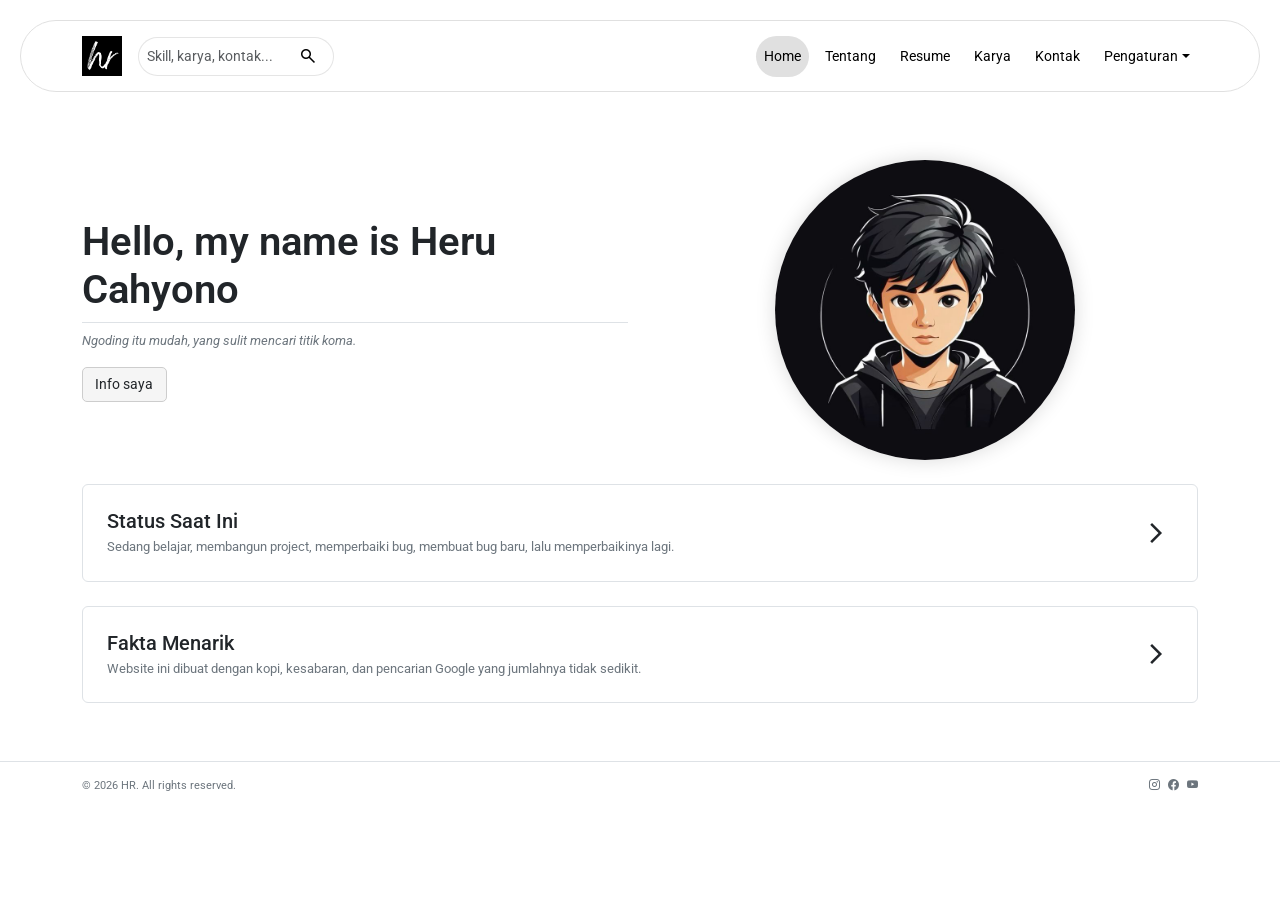
==== index.html @ 9acb25cf "first commit" ====
<!DOCTYPE html>
<html lang="id">

<head>

    <meta charset="UTF-8">
    <meta name="viewport" content="width=device-width, initial-scale=1">

    <title>HR</title>
    <link rel="icon" href="Assets/img/favicon.png" type="image/svg+xml">

    <link href="https://cdn.jsdelivr.net/npm/bootstrap@5.3.3/dist/css/bootstrap.min.css" rel="stylesheet">
    <!-- Bootstrap Icon -->
    <link rel="stylesheet" href="https://cdn.jsdelivr.net/npm/bootstrap-icons@1.11.3/font/bootstrap-icons.min.css">
    <link rel="stylesheet" href="https://cdnjs.cloudflare.com/ajax/libs/font-awesome/6.0.0/css/all.min.css" integrity="sha512-9usAa10IRO0HhonpyAIVpjrylPvoDwiPUiKdWk5t3PyolY1cOd4DSE0Ga+ri4AuTroPR5aQvXU9xC6qOPnzFeg==" crossorigin="anonymous" referrerpolicy="no-referrer"
    />
    <!-- google icons -->
    <link rel="stylesheet" href="https://fonts.googleapis.com/css2?family=Material+Symbols+Outlined:opsz,wght,FILL,GRAD@24,400,0,0&icon-names=construction,groups" />
    <!-- Bootstrap CSS -->
    <link rel="stylesheet" href="Assets/css/style.css">

</head>

<body>
    <!-- Navigation -->

    <nav class="navbar navbar-expand-lg">

        <div class="container">

            <!-- Logo -->

            <a class="navbar-brand fw-bold" href="index.html">

                <img src="Assets/img/favicon.png" alt="Logo" class="logo">

            </a>
            <form class="search-form" id="searchForm">

                <div class="search-box">

                    <input type="search" id="searchInput" class="form-control" placeholder="Skill, karya, kontak...">

                    <button type="submit" class="search-btn">

            <span class="material-symbols-outlined">
                search
            </span>

        </button>

                </div>

            </form>
            <!-- Toggle -->

            <button class="navbar-toggler border-0 shadow-none" type="button" data-bs-toggle="collapse" data-bs-target="#navbarMenu">

            <span class="material-symbols-outlined">menu</span>

        </button>

            <!-- Menu -->

            <div class="collapse navbar-collapse" id="navbarMenu">

                <hr class="d-lg-none opacity-5">
                <!-- Search Form -->
                <ul class="navbar-nav ms-auto d-flex flex-wrap gap-2">
                    <!-- Navigation Links -->

                    <li class="nav-item">

                        <a class="nav-link active" href="index.html" title="Home">
                        Home

                    </a>

                    </li>

                    <li class="nav-item">

                        <a class="nav-link" href="about.html" title="Tentang">

                         Tentang

                    </a>

                    </li>

                    <li class="nav-item">

                        <a class="nav-link" href="resume.html" title="Resume">

                         Resume

                    </a>

                    </li>

                    <li class="nav-item">

                        <a class="nav-link" href="work.html" title="Karya">

                         Karya

                    </a>

                    </li>

                    <li class="nav-item">

                        <a class="nav-link" href="contact.html" title="Kontak">

                        Kontak

                    </a>

                    </li>
                    <!-- Pengaturan Dropdown -->

                    <li class="nav-item dropdown">

                        <a class="nav-link dropdown-toggle" href="#" role="button" data-bs-toggle="dropdown" aria-expanded="false" title="Pengaturan">
                            Pengaturan

                        </a>

                        <ul class="dropdown-menu dropdown-menu-end border rounded">
                            <li>
                                <div class="dropdown-item d-flex justify-content-between align-items-center">

                                    <span class="material-symbols-outlined me-2">brightness_4</span> Mode

                                    <label class="switch mb-0 ms-2">
                                        <input type="checkbox" id="themeToggle">
                                        <span class="slider"></span>
                                    </label>

                                </div>
                            </li>
                            <li>

                                <a class="dropdown-item" href="tools.html">

                                    <span class="material-symbols-outlined me-2">
                                        build
                                    </span> Alat

                                </a>

                            </li>
                            <li>

                                <a class="dropdown-item" href="statistic.html">

                                    <span class="material-symbols-outlined me-2">
                                        bar_chart
                                    </span> Statistik

                                </a>

                            </li>


                        </ul>

                    </li>

                </ul>

            </div>

        </div>

    </nav>

    <!-- Hero Section -->
    <section class="hero mb-auto px-4 py-5" id="home">
        <div class="container">
            <div class="row align-items-center">

                <div class="col-lg-6">

                    <h1 class="fw-semibold border-bottom pb-2">Hello, my name is Heru Cahyono</h1>

                    <div class="quote-box">
                        <p id="quoteText" class="text-secondary">
                            Loading quotes...
                        </p>
                    </div>
                    <a href="about.html" class="btn btn-custom" style="max-width:85px;">
                         Info saya
                    </a>
                </div>
                <div class="col-lg-6 text-center">
                    <img src="Assets/img/profil.jpeg" class="img-profile rounded-circle profile" alt="FotoProfil - HR">
                </div>
            </div>
            <a href="about.html#status-sistem" class="text-decoration-none text-dark">
                <div class="card-home border rounded p-4 mt-4 d-flex align-items-center">
                    <div class="flex-grow-1">
                        <h5 class="mb-1">
                            Status Saat Ini
                        </h5>
                        <p class="text-secondary mb-0">
                            Sedang belajar, membangun project, memperbaiki bug, membuat bug baru, lalu memperbaikinya lagi.
                        </p>
                    </div>
                    <span class="material-symbols-outlined">arrow_forward_ios</span>
                </div>
            </a>
            <a href="about.html#fakta-random" class="text-decoration-none text-dark">
                <div class="card-home border rounded p-4 mt-4 d-flex align-items-center">
                    <div class="col flex-grow-1">
                        <h5 class="mb-1">
                            Fakta Menarik
                        </h5>
                        <p class="text-secondary mb-0">
                            Website ini dibuat dengan kopi, kesabaran, dan pencarian Google yang jumlahnya tidak sedikit.
                        </p>
                    </div>
                    <span class="material-symbols-outlined">arrow_forward_ios</span>
                </div>
            </a>
        </div>
    </section>
    <!-- Components Footer JS -->
    <div id="footer"></div>

    <script src="https://cdn.jsdelivr.net/npm/bootstrap@5.3.3/dist/js/bootstrap.bundle.min.js "></script>
    <script src="Assets/js/Main.js"></script>
    <script src="Assets/js/Theme.js"></script>
    <script src="Assets/js/Index.js"></script>

</body>

</html>
---- Assets/css/style.css ----
@import url('https://fonts.googleapis.com/css2?family=Roboto:wght@300;400;500;600;700&display=swap');
body {
    font-family: "Roboto", sans-serif;
    background: #fff;
    transform: scale(1);
    transform-origin: top center;
    opacity: 0;
    transition: opacity .35s;
    font-size: small;
}

body.loaded {
    opacity: 1;
}


/* DARK MODE */

.dark-mode {
    background: #121212 !important;
    color: #fff !important;
}


/* Navbar */

.dark-mode .navbar {
    border: solid 1px #aaa;
    background: #111 !important;
}

.dark-mode .navbar-collapse {
    background: #111;
}


/* Card */

.dark-mode .card {
    background: #1a1a1a !important;
    color: #fff !important;
    border-color: rgba(255, 255, 255, .1) !important;
}


/* Text */

.dark-mode .text-secondary {
    color: #fff !important;
}


/* Footer */

.dark-mode footer {
    background: #111 !important;
    color: #fff !important;
    border-top: 1px solid rgba(255, 255, 255, .1);
}


/* Form */

.dark-mode .form-control {
    background: #1a1a1a;
    border-color: rgba(255, 255, 255, .1);
}

.dark-mode .form-control::placeholder {
    color: #aaa;
}


/* Dropdown */

.dark-mode .dropdown-menu {
    background: #1a1a1a;
    border-color: rgba(255, 255, 255, .1);
    box-shadow: 0 4px 10px rgba(255, 255, 255, 0.1);
}

.dark-mode .dropdown-item {
    color: #fff !important;
}

.dark-mode .dropdown-item:hover {
    background: #2a2a2a;
}


/* Button */

.dark-mode .navbar-toggler .material-symbols-outlined {
    color: #fff !important;
    border-color: rgba(255, 255, 255, .1);
}


/* Terminal */

.dark-mode .terminal {
    background: #000;
}


/* Links */


/* Filter Buttons */

.dark-mode .filter-btn {
    border-color: rgba(255, 255, 255, .1);
    color: #fff;
}

.dark-mode .filter-btn.active {
    background: #f0f0f0;
    color: #000;
}


/* Hero Section */

.hero {
    padding: 50px 0;
}


/* Navbar */

.navbar {
    padding: 10px;
    position: sticky;
    top: 15px;
    margin: 20px;
    z-index: 1000;
    background: rgba(255, 255, 255);
    backdrop-filter: blur(25px);
    transition: all 0.3s ease;
    border: solid 1px #e0e0e0;
    border-radius: 50px;
}


/* Navbar Toggler */

.navbar-toggler .material-symbols-outlined {
    font-size: 2rem;
    color: #000;
}


/* muncul saat scroll */

.navbar.scrolled {
    box-shadow: 0 1px 20px rgba(0, 0, 0, 0.15);
}

.logo {
    width: 40px;
    height: 40px;
    object-fit: cover;
}


/* Link Navigasi */

.nav-link {
    text-decoration: none;
    padding: 10px;
    transition: 0.3s;
    display: flex;
    align-items: center;
    color: #000;
    font-size: 14px;
    border-radius: 50px;
}

.nav-link:hover {
    transition: 0.3s;
    background: #f5f5f5;
    border-radius: 50px;
}

.nav-link:focus,
.nav-link.active {
    background: #e0e0e0 !important;
    border-radius: 50px;
    transition: 0.3s;
}

.dark-mode .nav-link:hover {
    transition: 0.3s;
    background: #333;
}

.dark-mode .nav-link:focus,
.dark-mode .nav-link.active {
    background: #333 !important;
    transition: 0.3s;
}

.dark-mode .nav-link {
    color: #fff !important;
}


/* Navigation Links */


/* Dropdown Menu */

.dropdown-menu {
    min-width: 50px;
    backdrop-filter: blur(20px);
    border-radius: 5px;
    transition: 0.3s;
}

.dark-mode .dropdown-menu {
    background: #1a1a1a;
}

.dropdown-item {
    color: black !important;
}

.dropdown-item:hover {
    background: #f5f5f5;
    transition: 0.3s;
}

.dropdown-menu .dropdown-item {
    display: flex;
    align-items: center;
    font-size: 14px;
    margin-right: 5px;
}

.nav-item.dropdown .nav-link.show {
    color: #000;
    transition: 0.3s;
}

.dark-mode .nav-item.dropdown .nav-link.show {
    color: #fff !important;
    transition: 0.3s;
}

@media(max-width:991px) {
    .dropdown-menu {
        position: absolute !important;
        left: auto !important;
        right: 0;
        min-width: 50px;
        transition: 0.3s;
    }
}


/* End Dropdown */


/* Custom Link */

.custom-link {
    color: #000 !important;
    transition: 0.3s;
}

.dark-mode .custom-link {
    color: #fff !important;
}


/* Custom Link */


/* Button */

.btn-custom {
    display: flex;
    align-items: center;
    font-size: 14px;
    background: #f5f5f5;
    border-radius: 5px;
    border: solid 1px #cdcdcd;
}

.btn-custom:hover {
    background: #f0f0f0;
    transition: 0.3s;
    box-shadow: 0 2px 5px rgba(0, 0, 0, 0.2);
    border: solid 1px #cdcdcd;
}

.btn-custom:focus {
    background: #e0e0e0 !important;
    transition: 0.3s;
}

.dark-mode .btn-custom {
    background: #2a2a2a;
    color: #fff;
}

.dark-mode .btn-custom:hover {
    background: #3a3a3a;
    transition: 0.3s;
    box-shadow: 0 2px 5px rgba(255, 255, 255, 0.2);
}

.dark-mode .btn-custom:focus {
    color: #000;
    background: #3a3a3a;
    transition: 0.3s;
}


/* End Buttons */


/* Foto Hero */

.profile {
    width: 300px;
    height: 300px;
    object-fit: cover;
}


/* Footer */

footer {
    padding: 15px;
    text-align: center;
    margin-top: 10px;
    font-size: 11px;
    background: rgba(255, 255, 255);
}

footer a {
    transition: 0.3s;
}

footer a:hover {
    color: gray !important;
}


/* Card */

.card {
    border: 1px solid rgba(0, 0, 0, 0.1);
    border-radius: 15px;
    margin-bottom: 10px;
    background-color: rgb(255, 255, 255);
    border-radius: 5px;
    cursor: pointer;
}

.card:hover {
    box-shadow: 0 5px 10px rgba(0, 0, 0, 0.1);
    transition: all 0.3s;
}

.dark-mode .card:hover {
    box-shadow: 0 5px 10px rgba(255, 255, 255, 0.1);
}

.card img {
    height: 100%;
    width: 100%;
    transition: 0.1s;
}

.material-symbols-outlined {
    margin-right: 5px;
}

.img-fluid {
    width: 100%;
    transition: 0.1s;
}

.img-profile {
    box-shadow: 0 0 20px rgba(0, 0, 0, 0.15);
}

.card-home {
    border: 1px solid rgba(0, 0, 0, 0.1);
    border-radius: 15px;
    margin-bottom: 10px;
    background-color: rgb(255, 255, 255);
    cursor: pointer;
}

.card-home:hover {
    box-shadow: 0 5px 10px rgba(0, 0, 0, 0.1);
    transition: 0.3s;
}

.dark-mode .card-home {
    background: #1a1a1a;
    color: #fff;
}

.dark-mode .card-home:hover {
    color: #fff;
    box-shadow: 0 5px 10px rgba(255, 255, 255, 0.1);
    transition: all 0.1s;
}


/* Form Control */

.form-control,
.pesan {
    border: 1px solid rgba(0, 0, 0, 0.1);
    font-size: 14px;
    padding: 8px;
    border-radius: 10px;
    background: #ffffff;
}

.form-control:focus {
    border: 1px solid #cdcccc;
    box-shadow: 0 0 10px rgba(0, 0, 0, 0.2);
}

.dark-mode .form-control,
.dark-mode .pesan {
    background: #1a1a1a;
    color: #f0f0f0;
}

.dark-mode .form-control:hover {
    border: 1px solid #cdcccc;
    box-shadow: 0 0 10px rgba(255, 255, 255, 0.2);
}

.dark-mode .form-control:focus {
    border: 1px solid #cdcccc;
    box-shadow: 0 0 10px rgba(255, 255, 255, 0.2);
}


/* Input Group */

.search-box {
    position: relative;
    width: 100%;
}

.search-box input {
    border-radius: 50px;
}

.search-btn {
    position: absolute;
    top: 50%;
    right: 5px;
    transform: translateY(-50%);
    border: none;
    background: transparent;
    display: flex;
    align-items: center;
    justify-content: center;
    cursor: pointer;
}

.search-btn:hover {
    opacity: .7;
}

.search-btn .material-symbols-outlined {
    font-size: 20px;
}

.dark-mode .search-btn .material-symbols-outlined {
    color: #fff !important;
}

textarea {
    resize: none;
}


/* Input Group */


/* Link Telephone */

a[href^="tel"] {
    color: #000 !important;
    text-decoration: none !important;
}


/* .time-box {
    display: inline-block;
}

.dark-mode .time-box {
    border: 1px solid rgba(255, 255, 255, 0.1);
}
 */


/* Notifikasi Pesan Terkirim */

#successMessage,
#searchAlert {
    border-radius: 12px;
    animation: fadeIn 0.4s;
}

@keyframes fadeIn {
    from {
        opacity: 0;
        transform: translateY(10px);
    }
    to {
        opacity: 1;
        transform: translateY(0);
    }
}


/* Form Control Contact */

.badge {
    margin-right: 5px;
    margin-bottom: 5px;
    border-radius: 5px;
    padding: 6px 10px;
}

.visitor-box {
    display: inline-block;
    border-radius: 5px;
    font-size: 14px;
}

.dark-mode .visitor-box {
    border: 1px solid rgba(255, 255, 255, .1);
}

.contact-info {
    background: #f0f0f0;
}


/* Chat Box */

#chatBox {
    font-size: 14px;
    scroll-behavior: smooth;
}

#chatBox div {
    padding: 10px;
    border-radius: 10px;
}


/* Terminal */

.terminal {
    background: #000;
    color: #f0f0f0;
    font-family: monospace;
    min-height: 400px;
}

.terminal-input {
    background: transparent;
    border: none;
    outline: none;
    color: #f0f0f0;
    width: 100%;
    font-family: monospace;
}

#terminalOutput div {
    margin-bottom: 8px;
}


/* Filter Button */

.filter-btn {
    border: none;
    background: transparent;
    padding: 8px 16px;
    border-radius: 20px;
    font-size: 14px;
    color: #000;
}

.filter-btn.active {
    background: #f0f0f0;
    color: #000;
    transition: 0.3s;
}

.feature-content {
    animation: fade 0.3s ease;
}

@keyframes fade {
    from {
        opacity: 0;
        transform: translateY(10px);
    }
    to {
        opacity: 1;
        transform: translateY(0);
    }
}

.quote-box {
    transition: .4s;
}

#quoteText {
    transition: .4s;
    font-style: italic;
}

.switch {
    position: relative;
    display: inline-block;
    width: 40px;
    height: 22px;
}

.switch input {
    display: none;
}

.slider {
    position: absolute;
    inset: 0;
    background: #ddd;
    border-radius: 50px;
    transition: .3s;
}

.slider:before {
    content: "";
    position: absolute;
    width: 16px;
    height: 16px;
    left: 3px;
    top: 3px;
    background: #fff;
    border-radius: 50%;
    transition: .3s;
}

input:checked+.slider {
    background: #0d6efd;
}

input:checked+.slider:before {
    transform: translateX(18px);
}


/* Activity Log  */

.activity-log {
    background-color: #1e1e1e;
    color: #75be00;
    font-family: 'Courier New', Courier, monospace;
    padding: 15px;
    border-radius: 8px;
    max-width: 450px;
    margin: 20px auto;
    text-align: left;
    box-shadow: 0 4px 10px rgba(0, 0, 0, 0.3);
}

.activity-log h3 {
    margin-top: 0;
    color: #fff;
    border-bottom: 1px solid #333;
    padding-bottom: 5px;
    font-size: 14px;
}

.activity-log ul {
    list-style: none;
    padding: 0;
    margin: 0;
    font-size: 13px;
}

.activity-log li {
    margin-bottom: 8px;
}

.activity-log .time {
    color: #007acc;
}

#status-sistem,
#fakta-random {
    scroll-margin-top: 100px;
    animation: fadeIn 0.5s ease;
}

.transition-hover {
    transition: transform 0.2s ease-in-out, box-shadow 0.2s ease-in-out;
}

.transition-hover:hover {
    transform: translateY(-4px);
    box-shadow: 0 0.5rem 1rem rgba(0, 0, 0, 0.15) !important;
}
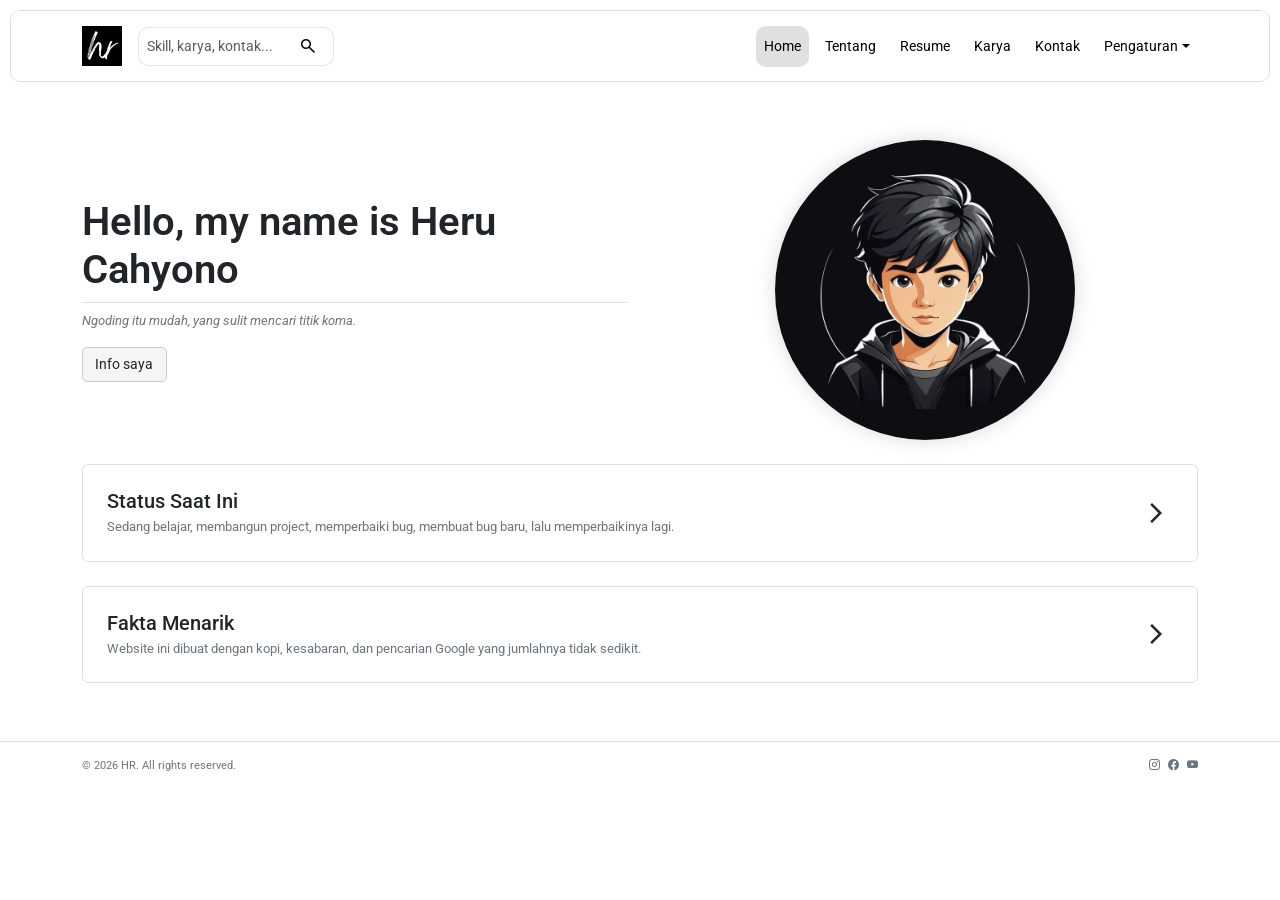
==== commit 196d2767: "update" ====
--- a/index.html
+++ b/index.html
@@ -230,6 +230,7 @@
 
     <script src="https://cdn.jsdelivr.net/npm/bootstrap@5.3.3/dist/js/bootstrap.bundle.min.js "></script>
     <script src="Assets/js/Main.js"></script>
+    <script src="Assets/js/Search.js"></script>
     <script src="Assets/js/Theme.js"></script>
     <script src="Assets/js/Index.js"></script>
 
--- a/Assets/css/style.css
+++ b/Assets/css/style.css
@@ -131,14 +131,14 @@
 .navbar {
     padding: 10px;
     position: sticky;
-    top: 15px;
-    margin: 20px;
+    top: 10px;
+    margin: 10px;
     z-index: 1000;
     background: rgba(255, 255, 255);
     backdrop-filter: blur(25px);
     transition: all 0.3s ease;
     border: solid 1px #e0e0e0;
-    border-radius: 50px;
+    border-radius: 10px;
 }
 
 
@@ -173,19 +173,19 @@
     align-items: center;
     color: #000;
     font-size: 14px;
-    border-radius: 50px;
+    border-radius: 10px;
 }
 
 .nav-link:hover {
     transition: 0.3s;
     background: #f5f5f5;
-    border-radius: 50px;
+    border-radius: 10px;
 }
 
 .nav-link:focus,
 .nav-link.active {
     background: #e0e0e0 !important;
-    border-radius: 50px;
+    border-radius: 10px;
     transition: 0.3s;
 }
 
@@ -250,8 +250,8 @@
 @media(max-width:991px) {
     .dropdown-menu {
         position: absolute !important;
-        left: auto !important;
-        right: 0;
+        left: 0;
+        right: auto !important;
         min-width: 50px;
         transition: 0.3s;
     }
@@ -453,7 +453,7 @@
 }
 
 .search-box input {
-    border-radius: 50px;
+    border-radius: 10px;
 }
 
 .search-btn {
@@ -475,6 +475,7 @@
 
 .search-btn .material-symbols-outlined {
     font-size: 20px;
+    color: #000;
 }
 
 .dark-mode .search-btn .material-symbols-outlined {
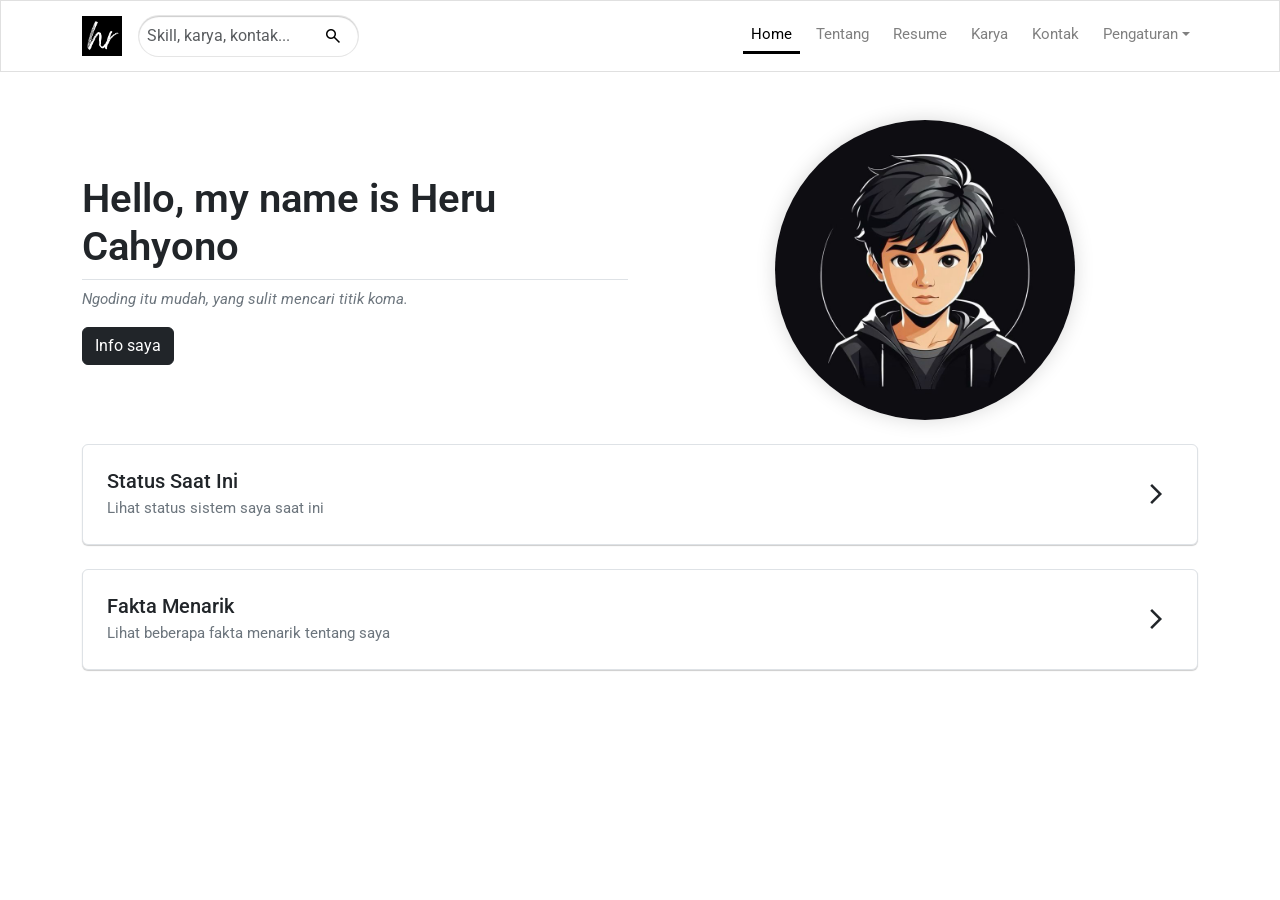
==== commit 19250424: "update" ====
--- a/index.html
+++ b/index.html
@@ -6,7 +6,7 @@
     <meta charset="UTF-8">
     <meta name="viewport" content="width=device-width, initial-scale=1">
 
-    <title>HR</title>
+    <title>Heru Cahyono</title>
     <link rel="icon" href="Assets/img/favicon.png" type="image/svg+xml">
 
     <link href="https://cdn.jsdelivr.net/npm/bootstrap@5.3.3/dist/css/bootstrap.min.css" rel="stylesheet">
@@ -56,7 +56,9 @@
 
             <button class="navbar-toggler border-0 shadow-none" type="button" data-bs-toggle="collapse" data-bs-target="#navbarMenu">
 
-            <span class="material-symbols-outlined">menu</span>
+            <span class="material-symbols-outlined" title="Menu">
+                menu
+            </span>
 
         </button>
 
@@ -189,50 +191,48 @@
                             Loading quotes...
                         </p>
                     </div>
-                    <a href="about.html" class="btn btn-custom" style="max-width:85px;">
-                         Info saya
-                    </a>
-                </div>
-                <div class="col-lg-6 text-center">
-                    <img src="Assets/img/profil.jpeg" class="img-profile rounded-circle profile" alt="FotoProfil - HR">
+                    <a href="about.html" class="btn btn-dark">Info saya</a>
+                </div>
+                <div class="col-lg-6 text-center ">
+                    <img src="Assets/img/profil.jpeg " class="img-profile rounded-circle profile " alt="FotoProfil - HR ">
                 </div>
             </div>
-            <a href="about.html#status-sistem" class="text-decoration-none text-dark">
-                <div class="card-home border rounded p-4 mt-4 d-flex align-items-center">
-                    <div class="flex-grow-1">
-                        <h5 class="mb-1">
+            <a href="about.html#status-sistem " class="text-decoration-none text-dark ">
+                <div class="card-home border rounded p-4 mt-4 d-flex align-items-center ">
+                    <div class="flex-grow-1 ">
+                        <h5 class="mb-1 ">
                             Status Saat Ini
                         </h5>
-                        <p class="text-secondary mb-0">
-                            Sedang belajar, membangun project, memperbaiki bug, membuat bug baru, lalu memperbaikinya lagi.
+                        <p class="text-secondary mb-0 ">
+                            Lihat status sistem saya saat ini
                         </p>
                     </div>
-                    <span class="material-symbols-outlined">arrow_forward_ios</span>
+                    <span class="material-symbols-outlined ">arrow_forward_ios</span>
                 </div>
             </a>
-            <a href="about.html#fakta-random" class="text-decoration-none text-dark">
-                <div class="card-home border rounded p-4 mt-4 d-flex align-items-center">
-                    <div class="col flex-grow-1">
-                        <h5 class="mb-1">
+            <a href="about.html#fakta-random " class="text-decoration-none text-dark ">
+                <div class="card-home border rounded p-4 mt-4 d-flex align-items-center ">
+                    <div class="col flex-grow-1 ">
+                        <h5 class="mb-1 ">
                             Fakta Menarik
                         </h5>
-                        <p class="text-secondary mb-0">
-                            Website ini dibuat dengan kopi, kesabaran, dan pencarian Google yang jumlahnya tidak sedikit.
+                        <p class="text-secondary mb-0 ">
+                            Lihat beberapa fakta menarik tentang saya
                         </p>
                     </div>
-                    <span class="material-symbols-outlined">arrow_forward_ios</span>
+                    <span class="material-symbols-outlined ">arrow_forward_ios</span>
                 </div>
             </a>
         </div>
     </section>
     <!-- Components Footer JS -->
-    <div id="footer"></div>
+    <div id="footer "></div>
 
     <script src="https://cdn.jsdelivr.net/npm/bootstrap@5.3.3/dist/js/bootstrap.bundle.min.js "></script>
-    <script src="Assets/js/Main.js"></script>
-    <script src="Assets/js/Search.js"></script>
-    <script src="Assets/js/Theme.js"></script>
-    <script src="Assets/js/Index.js"></script>
+    <script src="Assets/js/Main.js "></script>
+    <script src="Assets/js/Search.js "></script>
+    <script src="Assets/js/Theme.js "></script>
+    <script src="Assets/js/Index.js "></script>
 
 </body>
 
--- a/Assets/css/style.css
+++ b/Assets/css/style.css
@@ -2,15 +2,7 @@
 body {
     font-family: "Roboto", sans-serif;
     background: #fff;
-    transform: scale(1);
-    transform-origin: top center;
-    opacity: 0;
-    transition: opacity .35s;
-    font-size: small;
-}
-
-body.loaded {
-    opacity: 1;
+    font-size: 95% !important;
 }
 
 
@@ -131,14 +123,13 @@
 .navbar {
     padding: 10px;
     position: sticky;
-    top: 10px;
-    margin: 10px;
+    top: 0;
+    margin: 0;
     z-index: 1000;
     background: rgba(255, 255, 255);
     backdrop-filter: blur(25px);
     transition: all 0.3s ease;
     border: solid 1px #e0e0e0;
-    border-radius: 10px;
 }
 
 
@@ -152,9 +143,11 @@
 
 /* muncul saat scroll */
 
-.navbar.scrolled {
+
+/* .navbar.scrolled {
     box-shadow: 0 1px 20px rgba(0, 0, 0, 0.15);
 }
+ */
 
 .logo {
     width: 40px;
@@ -167,37 +160,31 @@
 
 .nav-link {
     text-decoration: none;
-    padding: 10px;
+    padding: 5px;
     transition: 0.3s;
     display: flex;
     align-items: center;
-    color: #000;
-    font-size: 14px;
-    border-radius: 10px;
+    color: gray !important;
 }
 
 .nav-link:hover {
-    transition: 0.3s;
-    background: #f5f5f5;
-    border-radius: 10px;
-}
-
-.nav-link:focus,
+    color: #000 !important;
+}
+
 .nav-link.active {
-    background: #e0e0e0 !important;
-    border-radius: 10px;
-    transition: 0.3s;
+    color: #000 !important;
+    border-bottom: solid 3px #000 !important;
+    border-radius: 0px;
 }
 
 .dark-mode .nav-link:hover {
-    transition: 0.3s;
-    background: #333;
-}
-
-.dark-mode .nav-link:focus,
+    color: #fff !important;
+}
+
 .dark-mode .nav-link.active {
-    background: #333 !important;
-    transition: 0.3s;
+    color: #fff !important;
+    border-bottom: solid 3px #fff !important;
+    border-radius: 0px;
 }
 
 .dark-mode .nav-link {
@@ -214,7 +201,7 @@
     min-width: 50px;
     backdrop-filter: blur(20px);
     border-radius: 5px;
-    transition: 0.3s;
+    box-shadow: 0 4px 10px rgba(0, 0, 0, 0.1);
 }
 
 .dark-mode .dropdown-menu {
@@ -227,24 +214,20 @@
 
 .dropdown-item:hover {
     background: #f5f5f5;
-    transition: 0.3s;
 }
 
 .dropdown-menu .dropdown-item {
     display: flex;
     align-items: center;
-    font-size: 14px;
     margin-right: 5px;
 }
 
 .nav-item.dropdown .nav-link.show {
     color: #000;
-    transition: 0.3s;
 }
 
 .dark-mode .nav-item.dropdown .nav-link.show {
     color: #fff !important;
-    transition: 0.3s;
 }
 
 @media(max-width:991px) {
@@ -253,7 +236,6 @@
         left: 0;
         right: auto !important;
         min-width: 50px;
-        transition: 0.3s;
     }
 }
 
@@ -265,7 +247,6 @@
 
 .custom-link {
     color: #000 !important;
-    transition: 0.3s;
 }
 
 .dark-mode .custom-link {
@@ -281,7 +262,6 @@
 .btn-custom {
     display: flex;
     align-items: center;
-    font-size: 14px;
     background: #f5f5f5;
     border-radius: 5px;
     border: solid 1px #cdcdcd;
@@ -289,14 +269,12 @@
 
 .btn-custom:hover {
     background: #f0f0f0;
-    transition: 0.3s;
     box-shadow: 0 2px 5px rgba(0, 0, 0, 0.2);
     border: solid 1px #cdcdcd;
 }
 
 .btn-custom:focus {
     background: #e0e0e0 !important;
-    transition: 0.3s;
 }
 
 .dark-mode .btn-custom {
@@ -306,14 +284,12 @@
 
 .dark-mode .btn-custom:hover {
     background: #3a3a3a;
-    transition: 0.3s;
     box-shadow: 0 2px 5px rgba(255, 255, 255, 0.2);
 }
 
 .dark-mode .btn-custom:focus {
     color: #000;
     background: #3a3a3a;
-    transition: 0.3s;
 }
 
 
@@ -357,11 +333,11 @@
     background-color: rgb(255, 255, 255);
     border-radius: 5px;
     cursor: pointer;
+    box-shadow: 0 1px 1px #cdcdcd;
 }
 
 .card:hover {
     box-shadow: 0 5px 10px rgba(0, 0, 0, 0.1);
-    transition: all 0.3s;
 }
 
 .dark-mode .card:hover {
@@ -393,11 +369,11 @@
     margin-bottom: 10px;
     background-color: rgb(255, 255, 255);
     cursor: pointer;
+    box-shadow: 0 1px 1px #cdcdcd;
 }
 
 .card-home:hover {
     box-shadow: 0 5px 10px rgba(0, 0, 0, 0.1);
-    transition: 0.3s;
 }
 
 .dark-mode .card-home {
@@ -408,7 +384,10 @@
 .dark-mode .card-home:hover {
     color: #fff;
     box-shadow: 0 5px 10px rgba(255, 255, 255, 0.1);
-    transition: all 0.1s;
+}
+
+.card-about {
+    box-shadow: 0 1px 1px #cdcdcd;
 }
 
 
@@ -417,15 +396,14 @@
 .form-control,
 .pesan {
     border: 1px solid rgba(0, 0, 0, 0.1);
-    font-size: 14px;
     padding: 8px;
-    border-radius: 10px;
+    border-radius: 20px;
     background: #ffffff;
 }
 
 .form-control:focus {
     border: 1px solid #cdcccc;
-    box-shadow: 0 0 10px rgba(0, 0, 0, 0.2);
+    box-shadow: inset 0 1px 5px #cdcdcd;
 }
 
 .dark-mode .form-control,
@@ -434,14 +412,9 @@
     color: #f0f0f0;
 }
 
-.dark-mode .form-control:hover {
-    border: 1px solid #cdcccc;
-    box-shadow: 0 0 10px rgba(255, 255, 255, 0.2);
-}
-
 .dark-mode .form-control:focus {
     border: 1px solid #cdcccc;
-    box-shadow: 0 0 10px rgba(255, 255, 255, 0.2);
+    box-shadow: inset 0 1px 5px #cdcdcd;
 }
 
 
@@ -453,7 +426,12 @@
 }
 
 .search-box input {
-    border-radius: 10px;
+    box-shadow: inset 0 1px 1px #cdcdcd;
+    border-radius: 50px;
+}
+
+.search-box input:focus {
+    box-shadow: inset 0 1px 5px #cdcdcd;
 }
 
 .search-btn {
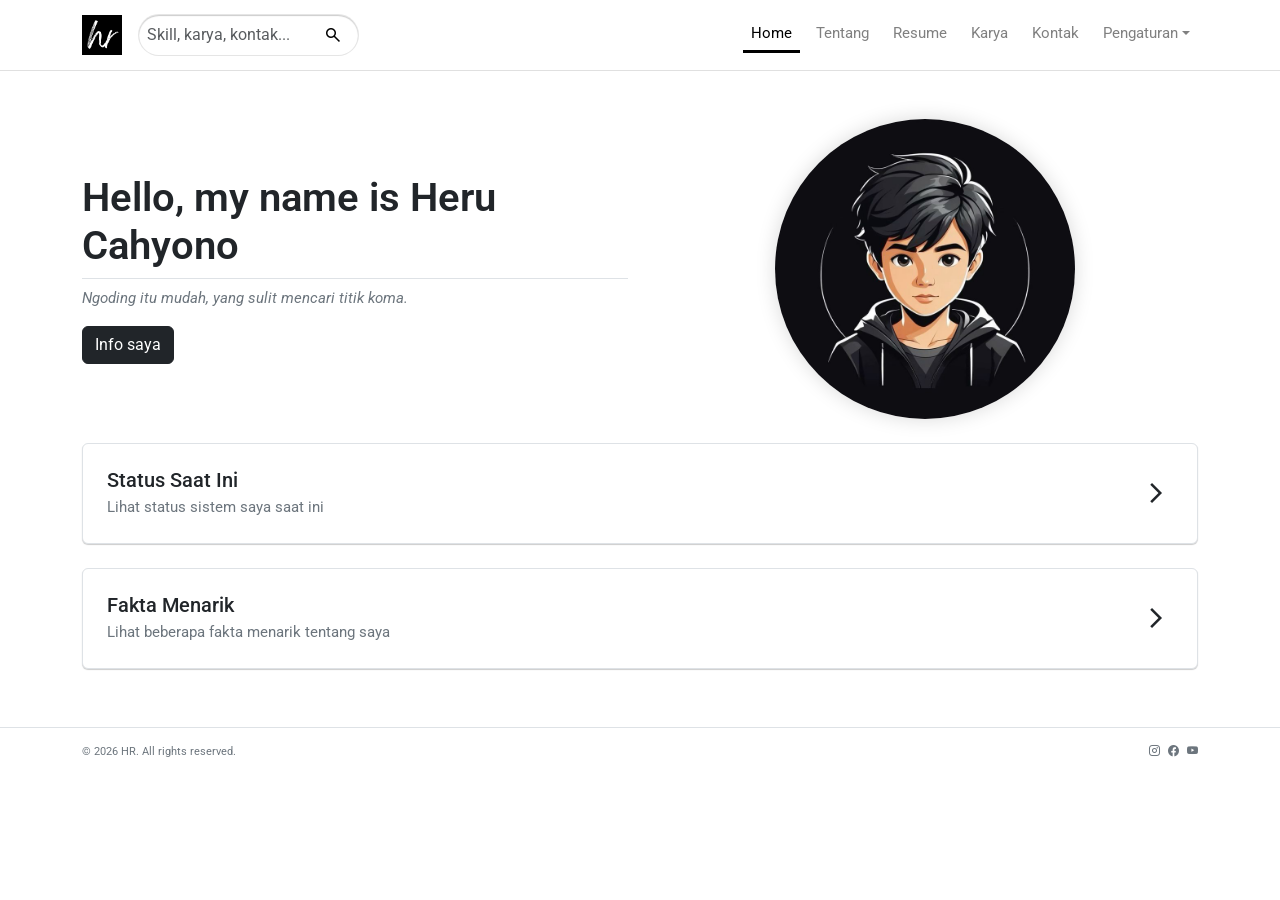
==== commit 53a0f709: "change" ====
--- a/index.html
+++ b/index.html
@@ -226,7 +226,7 @@
         </div>
     </section>
     <!-- Components Footer JS -->
-    <div id="footer "></div>
+    <div id="footer"></div>
 
     <script src="https://cdn.jsdelivr.net/npm/bootstrap@5.3.3/dist/js/bootstrap.bundle.min.js "></script>
     <script src="Assets/js/Main.js "></script>
--- a/Assets/css/style.css
+++ b/Assets/css/style.css
@@ -129,7 +129,7 @@
     background: rgba(255, 255, 255);
     backdrop-filter: blur(25px);
     transition: all 0.3s ease;
-    border: solid 1px #e0e0e0;
+    border-bottom: solid 1px #e0e0e0;
 }
 
 
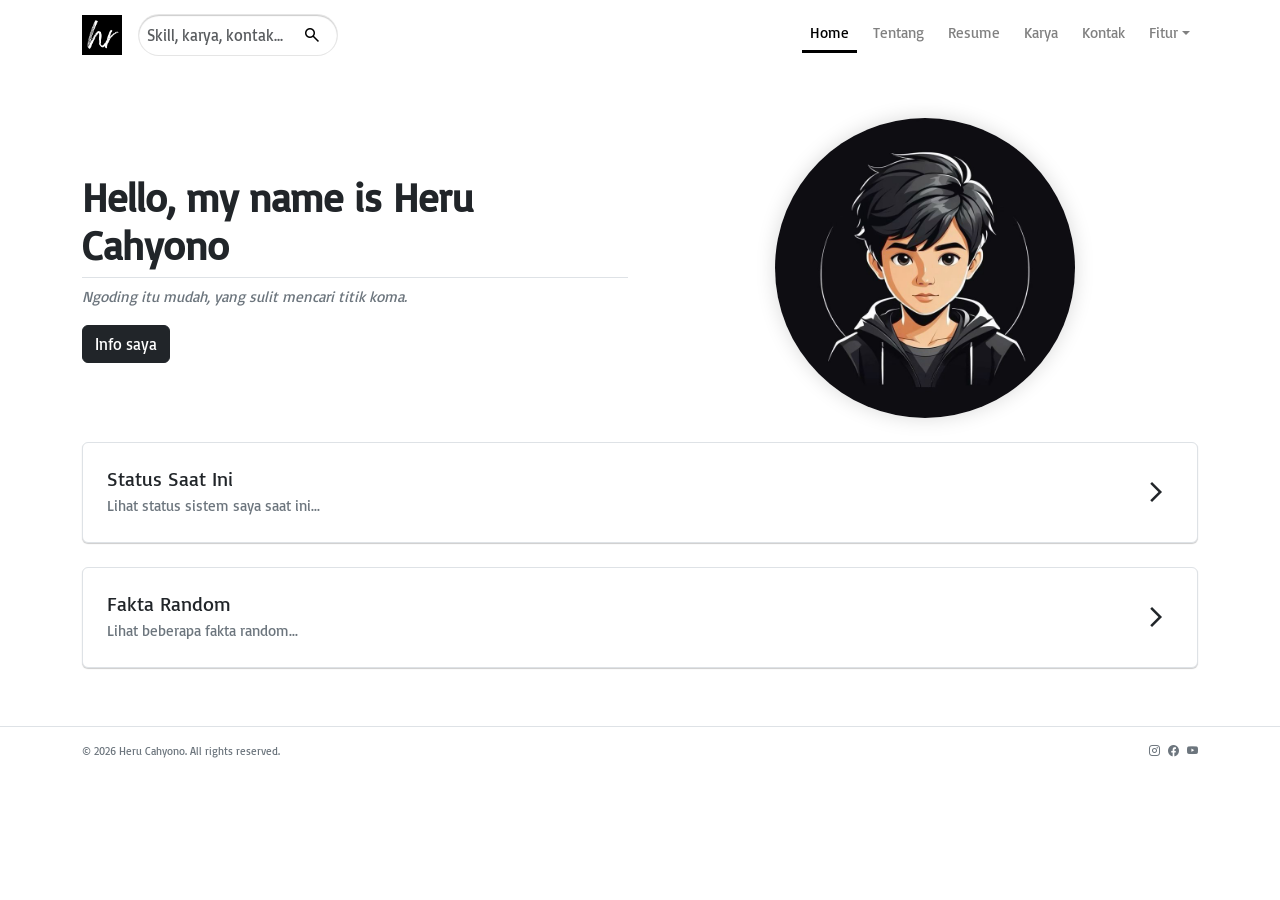
==== commit c099e575: "update" ====
--- a/index.html
+++ b/index.html
@@ -124,7 +124,7 @@
                     <li class="nav-item dropdown">
 
                         <a class="nav-link dropdown-toggle" href="#" role="button" data-bs-toggle="dropdown" aria-expanded="false" title="Pengaturan">
-                            Pengaturan
+                            Fitur
 
                         </a>
 
@@ -204,7 +204,7 @@
                             Status Saat Ini
                         </h5>
                         <p class="text-secondary mb-0 ">
-                            Lihat status sistem saya saat ini
+                            Lihat status sistem saya saat ini...
                         </p>
                     </div>
                     <span class="material-symbols-outlined ">arrow_forward_ios</span>
@@ -214,10 +214,10 @@
                 <div class="card-home border rounded p-4 mt-4 d-flex align-items-center ">
                     <div class="col flex-grow-1 ">
                         <h5 class="mb-1 ">
-                            Fakta Menarik
+                            Fakta Random
                         </h5>
                         <p class="text-secondary mb-0 ">
-                            Lihat beberapa fakta menarik tentang saya
+                            Lihat beberapa fakta random...
                         </p>
                     </div>
                     <span class="material-symbols-outlined ">arrow_forward_ios</span>
--- a/Assets/css/style.css
+++ b/Assets/css/style.css
@@ -1,6 +1,6 @@
-@import url('https://fonts.googleapis.com/css2?family=Roboto:wght@300;400;500;600;700&display=swap');
+@import url('https://fonts.googleapis.com/css2?family=Basic:wght@300;400;500;600;700&display=swap');
 body {
-    font-family: "Roboto", sans-serif;
+    font-family: "Basic", sans-serif;
     background: #fff;
     font-size: 95% !important;
 }
@@ -11,18 +11,6 @@
 .dark-mode {
     background: #121212 !important;
     color: #fff !important;
-}
-
-
-/* Navbar */
-
-.dark-mode .navbar {
-    border: solid 1px #aaa;
-    background: #111 !important;
-}
-
-.dark-mode .navbar-collapse {
-    background: #111;
 }
 
 
@@ -126,10 +114,14 @@
     top: 0;
     margin: 0;
     z-index: 1000;
-    background: rgba(255, 255, 255);
-    backdrop-filter: blur(25px);
+    background: rgba(255, 255, 255, 0.664);
+    backdrop-filter: blur(80px);
     transition: all 0.3s ease;
-    border-bottom: solid 1px #e0e0e0;
+}
+
+.dark-mode .navbar {
+    background: #12121276;
+    backdrop-filter: blur(80px);
 }
 
 
@@ -263,8 +255,9 @@
     display: flex;
     align-items: center;
     background: #f5f5f5;
-    border-radius: 5px;
+    border-radius: 50px;
     border: solid 1px #cdcdcd;
+    font-weight: 550;
 }
 
 .btn-custom:hover {
@@ -274,7 +267,13 @@
 }
 
 .btn-custom:focus {
-    background: #e0e0e0 !important;
+    outline: none;
+    box-shadow: 0 0 0 4px rgba(26, 115, 232, .15);
+}
+
+.btn-custom:active {
+    background: #f1f3f4;
+    transition: 0.3s;
 }
 
 .dark-mode .btn-custom {
@@ -373,7 +372,7 @@
 }
 
 .card-home:hover {
-    box-shadow: 0 5px 10px rgba(0, 0, 0, 0.1);
+    box-shadow: 0 5px 10px rgba(0, 0, 0, 0.10);
 }
 
 .dark-mode .card-home {
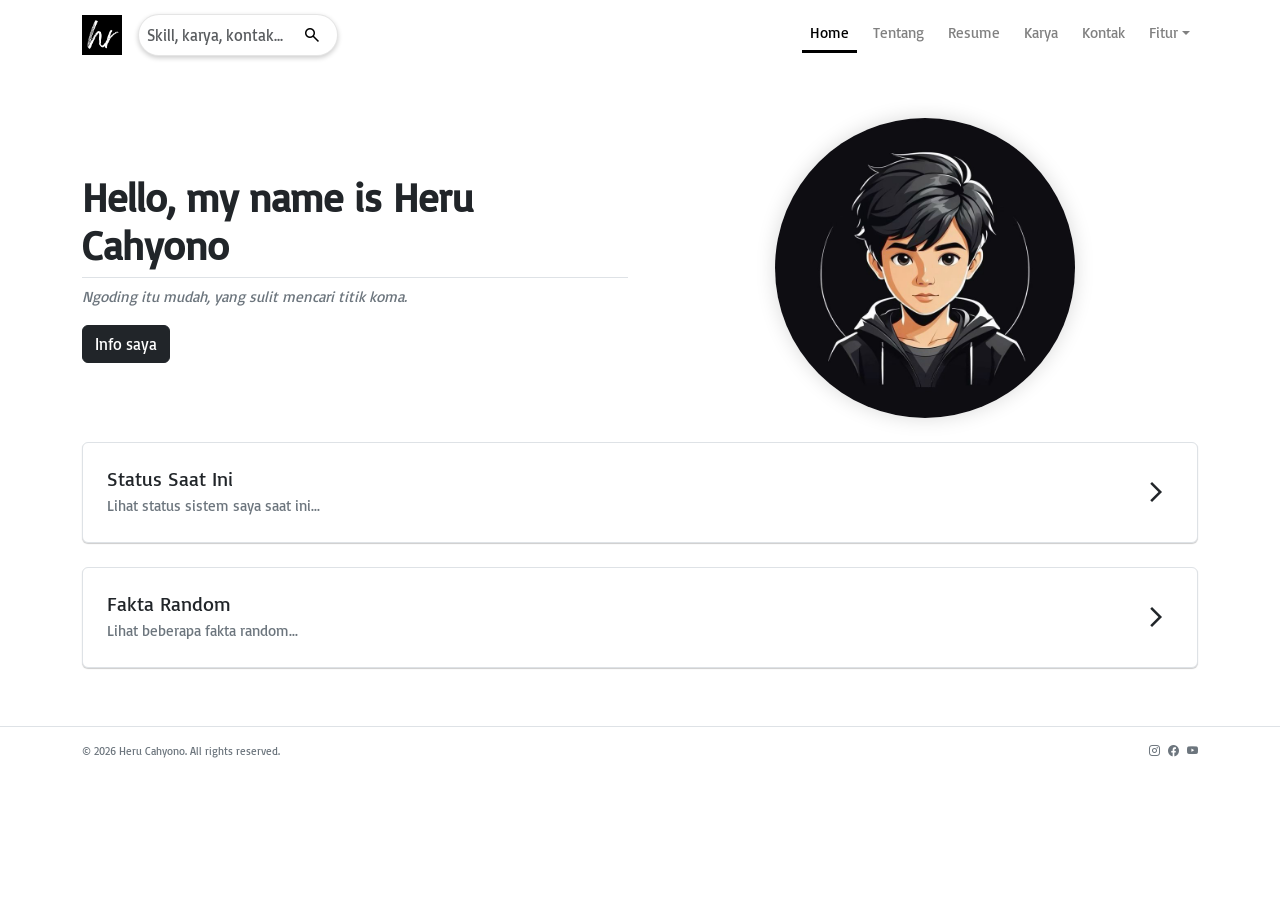
==== commit 62c0ed62: "update style" ====
--- a/index.html
+++ b/index.html
@@ -147,7 +147,7 @@
 
                                     <span class="material-symbols-outlined me-2">
                                         build
-                                    </span> Alat
+                                    </span> Alat Bantu
 
                                 </a>
 
--- a/Assets/css/style.css
+++ b/Assets/css/style.css
@@ -254,36 +254,28 @@
 .btn-custom {
     display: flex;
     align-items: center;
-    background: #f5f5f5;
-    border-radius: 50px;
+    border-radius: 100px !important;
     border: solid 1px #cdcdcd;
     font-weight: 550;
+    padding: 9px 18px;
 }
 
 .btn-custom:hover {
-    background: #f0f0f0;
-    box-shadow: 0 2px 5px rgba(0, 0, 0, 0.2);
-    border: solid 1px #cdcdcd;
+    background: #f5f5f5;
+    border: solid 1px #cdcdcd !important;
 }
 
 .btn-custom:focus {
-    outline: none;
-    box-shadow: 0 0 0 4px rgba(26, 115, 232, .15);
-}
-
-.btn-custom:active {
-    background: #f1f3f4;
-    transition: 0.3s;
+    background: #f0f0f0 !important;
+    border: solid 1px #cdcdcd !important;
 }
 
 .dark-mode .btn-custom {
-    background: #2a2a2a;
     color: #fff;
 }
 
 .dark-mode .btn-custom:hover {
     background: #3a3a3a;
-    box-shadow: 0 2px 5px rgba(255, 255, 255, 0.2);
 }
 
 .dark-mode .btn-custom:focus {
@@ -425,12 +417,16 @@
 }
 
 .search-box input {
-    box-shadow: inset 0 1px 1px #cdcdcd;
-    border-radius: 50px;
+    box-shadow: 0 2px 5px #cdcdcd;
+    border-radius: 100px;
 }
 
 .search-box input:focus {
-    box-shadow: inset 0 1px 5px #cdcdcd;
+    box-shadow: inset 0 1px 2px #cdcdcd;
+}
+
+.dark-mode .search-box input {
+    box-shadow: none !important;
 }
 
 .search-btn {
